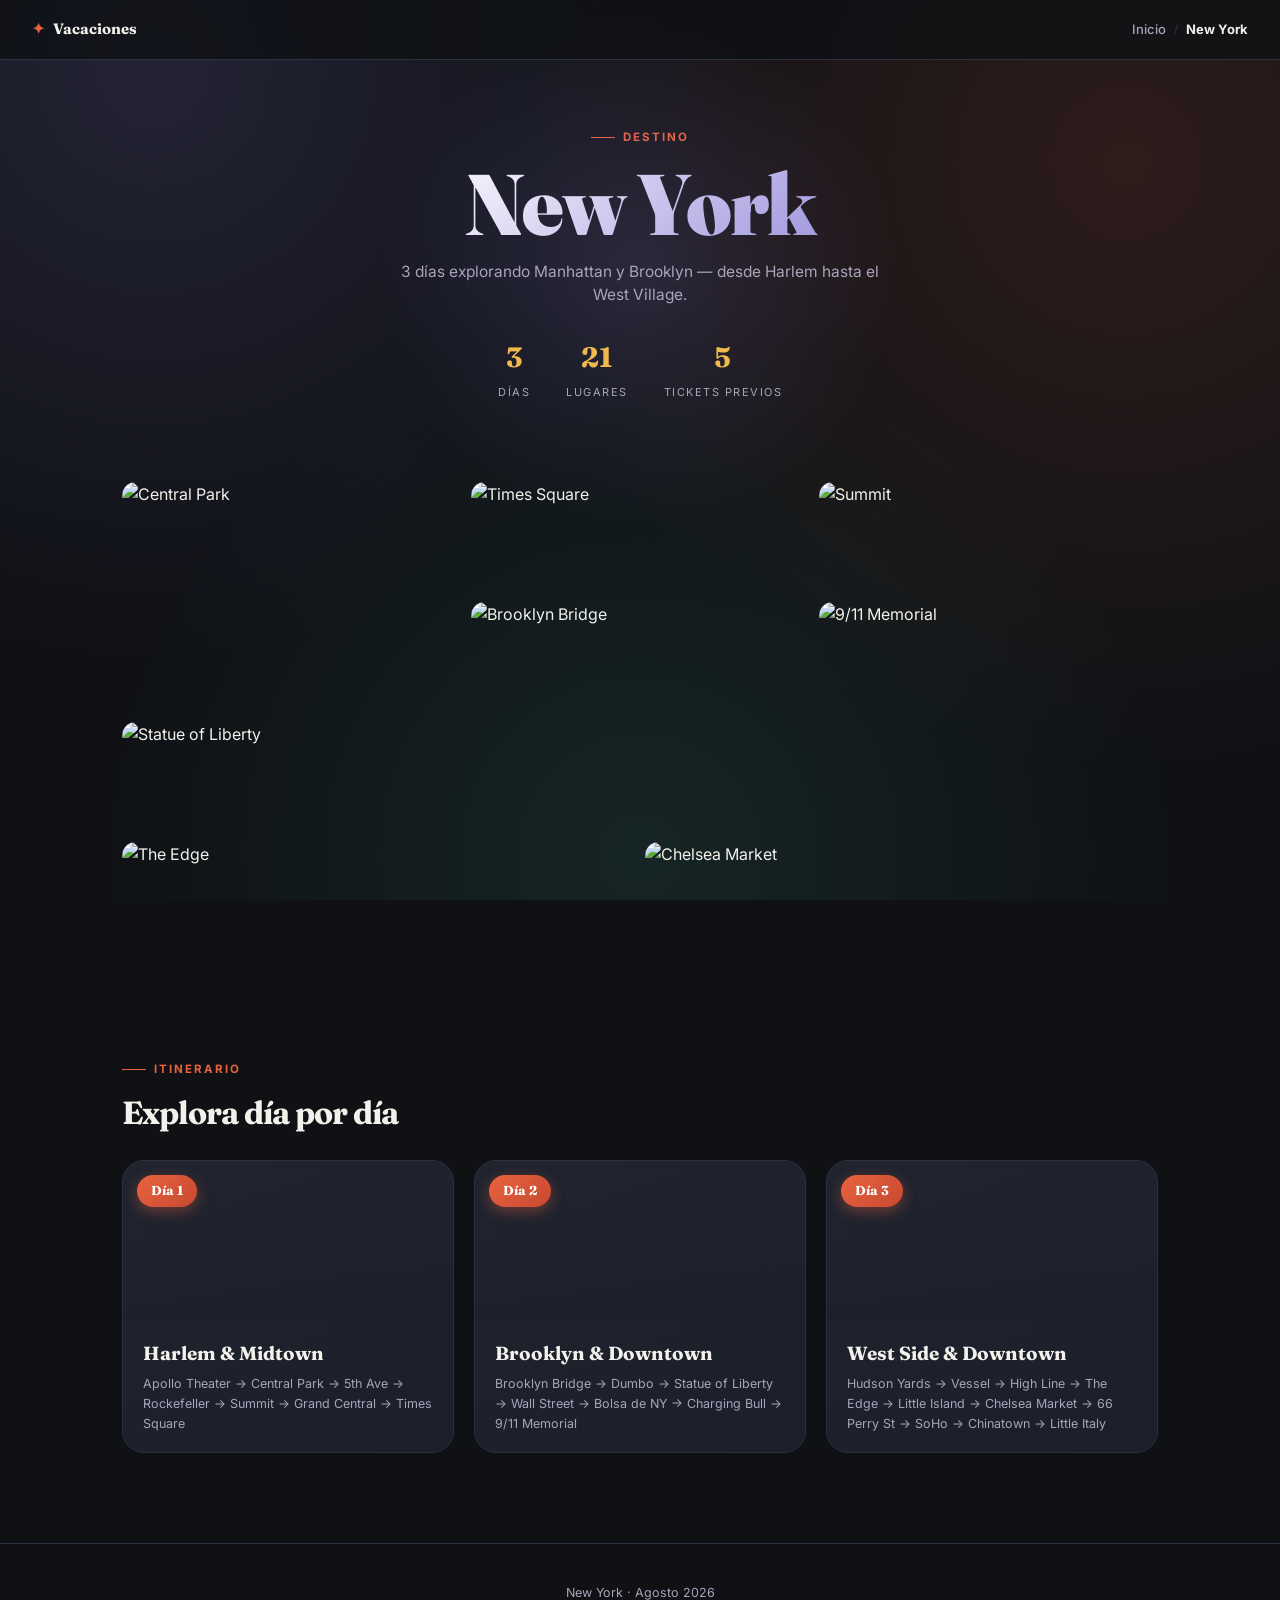
==== newyork/index.html @ d94e1eed "Add files via upload" ====
<!DOCTYPE html>
<html lang="es">
<head>
<meta charset="UTF-8">
<meta name="viewport" content="width=device-width, initial-scale=1.0">
<title>New York — Vacaciones</title>
<link rel="stylesheet" href="../style.css">
<style>
  .ny-hero{
    padding:60px 0 50px;
    text-align:center;
    position:relative;
  }
  .ny-hero::before{
    content:'';
    position:absolute;
    top:-10%; left:50%;
    transform:translateX(-50%);
    width:700px; height:500px;
    background:radial-gradient(circle, rgba(139,127,214,0.18), transparent 60%);
    pointer-events:none;
    z-index:0;
  }
  .ny-hero .title-xl{font-size:clamp(46px,8vw,86px); margin-bottom:14px; position:relative;
    background:linear-gradient(135deg, #fff 30%, var(--violet) 75%, #fff 100%);
    -webkit-background-clip:text; -webkit-text-fill-color:transparent; background-clip:text;
  }
  .ny-hero .sub{font-size:15.5px; color:var(--ink-soft); max-width:480px; margin:0 auto 30px; position:relative;}

  .ny-stats{
    display:flex; justify-content:center; gap:36px; flex-wrap:wrap; position:relative;
  }
  .ny-stat .n{font-family:'Fraunces',serif; font-weight:700; font-size:28px; display:block; color:var(--gold);}
  .ny-stat .l{font-size:11px; text-transform:uppercase; letter-spacing:1.5px; color:var(--ink-soft);}

  /* Masonry-ish gallery */
  .gallery{
    max-width:1100px;
    margin:0 auto;
    padding:30px 32px 70px;
    display:grid;
    grid-template-columns:repeat(6, 1fr);
    grid-auto-rows:110px;
    gap:10px;
  }
  .gallery img{
    width:100%; height:100%;
    object-fit:cover;
    border-radius:14px;
    display:block;
  }
  .gallery .g1{grid-column:span 2; grid-row:span 2;}
  .gallery .g2{grid-column:span 2; grid-row:span 1;}
  .gallery .g3{grid-column:span 2; grid-row:span 1;}
  .gallery .g4{grid-column:span 2; grid-row:span 2;}
  .gallery .g5{grid-column:span 2; grid-row:span 1;}
  .gallery .g6{grid-column:span 2; grid-row:span 1;}
  .gallery .g7{grid-column:span 3; grid-row:span 1;}
  .gallery .g8{grid-column:span 3; grid-row:span 1;}

  @media (max-width:760px){
    .gallery{grid-template-columns:repeat(2,1fr); grid-auto-rows:90px;}
    .gallery .g1,.gallery .g4{grid-column:span 2; grid-row:span 2;}
    .gallery .g2,.gallery .g3,.gallery .g5,.gallery .g6{grid-column:span 1;}
    .gallery .g7,.gallery .g8{grid-column:span 2;}
  }

  /* Days */
  .days-section{padding:30px 0 90px;}
  .days-grid{
    display:grid;
    grid-template-columns:repeat(auto-fit,minmax(300px,1fr));
    gap:20px;
  }
  .day-card{
    background:linear-gradient(160deg, var(--paper-soft), var(--paper));
    border:1px solid var(--line);
    border-radius:22px;
    overflow:hidden;
    text-decoration:none;
    display:block;
    transition:transform .2s, box-shadow .2s, border-color .2s;
  }
  .day-card:hover{transform:translateY(-4px); box-shadow:0 24px 50px rgba(0,0,0,0.4); border-color:rgba(232,98,63,0.3);}
  .day-card-img{height:160px; background-size:cover; background-position:center; position:relative;}
  .day-card-img::after{
    content:'';
    position:absolute; inset:0;
    background:linear-gradient(180deg, rgba(15,17,21,0) 50%, rgba(27,31,42,0.5) 100%);
  }
  .day-card-img .badge{
    position:absolute; top:14px; left:14px;
    background:linear-gradient(135deg, var(--accent), #c8492f);
    color:#fff;
    font-family:'Fraunces',serif;
    font-weight:700;
    font-size:13px;
    padding:6px 14px;
    border-radius:30px;
    z-index:2;
    box-shadow:0 4px 14px rgba(232,98,63,0.4);
  }
  .day-card-body{padding:18px 20px;}
  .day-card-body .ttl{font-family:'Fraunces',serif; font-weight:700; font-size:19px; color:var(--ink); margin-bottom:6px;}
  .day-card-body .stops-list{font-size:12.5px; color:var(--ink-soft); line-height:1.6;}
</style>
</head>
<body>

<header class="topbar">
  <a href="../index.html" class="brand-mark"><span class="star">✦</span> Vacaciones</a>
  <div class="crumbs">
    <a href="../index.html">Inicio</a>
    <span class="sep">/</span>
    <span class="current">New York</span>
  </div>
</header>

<section class="ny-hero">
  <div class="eyebrow">Destino</div>
  <h1 class="title-xl">New York</h1>
  <p class="sub">3 días explorando Manhattan y Brooklyn — desde Harlem hasta el West Village.</p>
  <div class="ny-stats">
    <div class="ny-stat"><span class="n">3</span><span class="l">Días</span></div>
    <div class="ny-stat"><span class="n">21</span><span class="l">Lugares</span></div>
    <div class="ny-stat"><span class="n">5</span><span class="l">Tickets previos</span></div>
  </div>
</section>

<div class="gallery">
  <img class="g1" src="https://images.unsplash.com/photo-1496442226666-8d4d0e62e6e9?w=600&q=80" alt="Central Park">
  <img class="g2" src="https://images.unsplash.com/photo-1535827841776-24afc1e255ac?w=600&q=80" alt="Times Square">
  <img class="g3" src="https://images.unsplash.com/photo-1518391846015-55a9cc003b25?w=600&q=80" alt="Summit">
  <img class="g4" src="https://images.unsplash.com/photo-1543716091-a840c05249ec?w=600&q=80" alt="Brooklyn Bridge">
  <img class="g5" src="https://images.unsplash.com/photo-1605130284535-11dd9eedc58a?w=600&q=80" alt="9/11 Memorial">
  <img class="g6" src="https://images.unsplash.com/photo-1605130284535-11dd9eedc58a?w=600&q=80" alt="Statue of Liberty">
  <img class="g7" src="https://images.unsplash.com/photo-1577415124269-fc1140a69e91?w=600&q=80" alt="The Edge">
  <img class="g8" src="https://images.unsplash.com/photo-1565123409695-7b5ef63a2efb?w=600&q=80" alt="Chelsea Market">
</div>

<section class="days-section">
  <div class="wrap">
    <div class="eyebrow">Itinerario</div>
    <h2 class="title-lg" style="font-size:32px; margin-bottom:30px;">Explora día por día</h2>

    <div class="days-grid">

      <a href="dia1.html" class="day-card">
        <div class="day-card-img" style="background-image:url('https://images.unsplash.com/photo-1496442226666-8d4d0e62e6e9?w=500&q=80')">
          <div class="badge">Día 1</div>
        </div>
        <div class="day-card-body">
          <div class="ttl">Harlem & Midtown</div>
          <div class="stops-list">Apollo Theater → Central Park → 5th Ave → Rockefeller → Summit → Grand Central → Times Square</div>
        </div>
      </a>

      <a href="dia2.html" class="day-card">
        <div class="day-card-img" style="background-image:url('https://images.unsplash.com/photo-1543716091-a840c05249ec?w=500&q=80')">
          <div class="badge">Día 2</div>
        </div>
        <div class="day-card-body">
          <div class="ttl">Brooklyn & Downtown</div>
          <div class="stops-list">Brooklyn Bridge → Dumbo → Statue of Liberty → Wall Street → Bolsa de NY → Charging Bull → 9/11 Memorial</div>
        </div>
      </a>

      <a href="dia3.html" class="day-card">
        <div class="day-card-img" style="background-image:url('https://images.unsplash.com/photo-1577415124269-fc1140a69e91?w=500&q=80')">
          <div class="badge">Día 3</div>
        </div>
        <div class="day-card-body">
          <div class="ttl">West Side & Downtown</div>
          <div class="stops-list">Hudson Yards → Vessel → High Line → The Edge → Little Island → Chelsea Market → 66 Perry St → SoHo → Chinatown → Little Italy</div>
        </div>
      </a>

    </div>
  </div>
</section>

<footer class="site-footer">New York · Agosto 2026</footer>

</body>
</html>
---- style.css ----
@import url('https://fonts.googleapis.com/css2?family=Fraunces:opsz,wght@9..144,500;9..144,700;9..144,900&family=Inter:wght@400;500;600;700&display=swap');

*,*::before,*::after{box-sizing:border-box;margin:0;padding:0;}

:root{
  --bg:#0f1115;
  --bg-soft:#161922;
  --paper:#1b1f2a;
  --paper-soft:#20242f;
  --ink:#f3f1ec;
  --ink-soft:#a8a4ba;
  --line:#2c3040;
  --accent:#e8623f;
  --accent-soft:rgba(232,98,63,0.14);
  --teal:#4fd1ae;
  --gold:#f0b94d;
  --violet:#8b7fd6;
  --radius:18px;
}

html{scroll-behavior:smooth;}
body{
  background:
    radial-gradient(circle at 12% 8%, rgba(139,127,214,0.16), transparent 42%),
    radial-gradient(circle at 88% 18%, rgba(232,98,63,0.14), transparent 45%),
    radial-gradient(circle at 50% 95%, rgba(79,209,174,0.10), transparent 50%),
    var(--bg);
  background-attachment:fixed;
  color:var(--ink);
  font-family:'Inter',sans-serif;
  line-height:1.5;
}

a{color:inherit;}

/* ============ TOP NAV (breadcrumb style) ============ */
.topbar{
  position:sticky;
  top:0;
  z-index:200;
  background:rgba(15,17,21,0.78);
  backdrop-filter:blur(14px);
  border-bottom:1px solid var(--line);
  padding:0 32px;
  height:60px;
  display:flex;
  align-items:center;
  justify-content:space-between;
}

.crumbs{
  display:flex;
  align-items:center;
  gap:8px;
  font-size:13px;
  font-weight:500;
  color:var(--ink-soft);
}

.crumbs a{text-decoration:none; transition:color .15s;}
.crumbs a:hover{color:var(--accent);}
.crumbs .sep{color:var(--line); font-size:11px;}
.crumbs .current{color:var(--ink); font-weight:700;}

.brand-mark{
  display:flex;
  align-items:center;
  gap:8px;
  font-family:'Fraunces',serif;
  font-weight:700;
  font-size:15px;
  text-decoration:none;
  color:var(--ink);
}
.brand-mark .star{color:var(--accent);}

.day-pills{
  display:flex;
  gap:6px;
}
.day-pills a{
  text-decoration:none;
  font-size:12.5px;
  font-weight:600;
  padding:7px 14px;
  border-radius:20px;
  color:var(--ink-soft);
  border:1px solid var(--line);
  transition:all .15s;
  white-space:nowrap;
}
.day-pills a:hover{border-color:var(--accent); color:var(--accent);}
.day-pills a.active{background:linear-gradient(135deg, var(--accent), #c8492f); color:#fff; border-color:transparent; box-shadow:0 4px 14px rgba(232,98,63,0.35);}

@media (max-width:760px){
  .topbar{padding:0 16px; flex-wrap:wrap; height:auto; padding-top:10px; padding-bottom:10px; gap:8px;}
  .day-pills{overflow-x:auto;}
}

/* ============ SECTIONS GENERIC ============ */
.wrap{max-width:1100px; margin:0 auto; padding:0 32px;}
@media (max-width:600px){.wrap{padding:0 18px;}}

.eyebrow{
  display:inline-flex;
  align-items:center;
  gap:8px;
  font-size:11.5px;
  letter-spacing:2px;
  text-transform:uppercase;
  color:var(--accent);
  font-weight:700;
  margin-bottom:18px;
}
.eyebrow::before{content:''; width:24px; height:1px; background:var(--accent);}

.title-xl{
  font-family:'Fraunces',serif;
  font-weight:900;
  letter-spacing:-2px;
  line-height:0.95;
  color:var(--ink);
}

.title-lg{
  font-family:'Fraunces',serif;
  font-weight:700;
  letter-spacing:-1px;
  line-height:1.05;
  color:var(--ink);
}

/* ============ MAP CARD ============ */
.map-section{
  padding:50px 0 70px;
}
.map-card{
  background:linear-gradient(160deg, var(--paper-soft), var(--paper));
  border:1px solid var(--line);
  border-radius:24px;
  padding:20px;
  box-shadow:0 24px 60px rgba(0,0,0,0.35), inset 0 1px 0 rgba(255,255,255,0.03);
}
.map-card svg{display:block; width:100%; height:auto; border-radius:14px;}

.map-route-list{
  margin-top:20px;
  display:flex;
  flex-wrap:wrap;
  gap:10px;
}
.route-chip{
  display:flex;
  align-items:center;
  gap:8px;
  background:var(--paper-soft);
  border:1px solid var(--line);
  border-radius:30px;
  padding:6px 14px 6px 6px;
  font-size:12.5px;
  font-weight:600;
  color:var(--ink-soft);
  text-decoration:none;
  transition:border-color .15s, color .15s, transform .15s;
}
.route-chip:hover{border-color:var(--accent); color:var(--ink); transform:translateY(-1px);}
.route-num{
  width:22px;height:22px;
  border-radius:50%;
  background:var(--accent);
  color:#fff;
  font-size:11px;
  font-weight:700;
  display:flex;
  align-items:center;
  justify-content:center;
  flex-shrink:0;
}

/* ============ STOP DETAIL CARDS ============ */
.stops-section{padding:20px 0 80px;}

.stop-detail{
  display:grid;
  grid-template-columns:280px 1fr;
  gap:0;
  background:linear-gradient(160deg, var(--paper-soft), var(--paper));
  border:1px solid var(--line);
  border-radius:20px;
  overflow:hidden;
  margin-bottom:20px;
  transition:border-color .2s, box-shadow .2s;
}
.stop-detail:hover{border-color:rgba(232,98,63,0.35); box-shadow:0 20px 50px rgba(0,0,0,0.3);}

.stop-detail-img{
  background-size:cover;
  background-position:center;
  min-height:220px;
  position:relative;
}

.stop-detail-num{
  position:absolute;
  top:14px; left:14px;
  width:34px;height:34px;
  border-radius:50%;
  background:var(--accent);
  color:#fff;
  font-family:'Fraunces',serif;
  font-weight:700;
  font-size:15px;
  display:flex;
  align-items:center;
  justify-content:center;
  box-shadow:0 4px 10px rgba(0,0,0,0.25);
}

.stop-detail-body{
  padding:26px 30px;
  display:flex;
  flex-direction:column;
  justify-content:center;
}

.stop-detail-time{
  font-size:11.5px;
  font-weight:700;
  letter-spacing:1.5px;
  text-transform:uppercase;
  color:var(--teal);
  margin-bottom:8px;
}

.stop-detail-name{
  font-family:'Fraunces',serif;
  font-weight:700;
  font-size:24px;
  color:var(--ink);
  margin-bottom:10px;
}

.stop-detail-desc{
  font-size:14.5px;
  color:var(--ink-soft);
  line-height:1.7;
  margin-bottom:14px;
}

.ticket-box{
  display:flex;
  align-items:center;
  gap:12px;
  background:var(--accent-soft);
  border:1px solid rgba(232,98,63,0.25);
  border-radius:12px;
  padding:12px 16px;
  margin-top:6px;
}
.ticket-box.free{background:rgba(79,209,174,0.1); border-color:rgba(79,209,174,0.25);}
.ticket-box .ico{font-size:18px; flex-shrink:0;}
.ticket-box .txt{font-size:12.5px; color:var(--ink); line-height:1.5;}
.ticket-box .txt strong{display:block; font-size:13px; margin-bottom:2px; color:var(--ink);}
.ticket-box a{color:var(--accent); font-weight:700; text-decoration:none;}
.ticket-box.free a{color:var(--teal);}
.ticket-box a:hover{text-decoration:underline;}

@media (max-width:760px){
  .stop-detail{grid-template-columns:1fr;}
  .stop-detail-img{min-height:180px;}
}

/* ============ FOOTER NAV (prev/next day) ============ */
.day-nav-footer{
  display:flex;
  justify-content:space-between;
  gap:16px;
  padding:40px 0 80px;
  flex-wrap:wrap;
}
.day-nav-btn{
  flex:1;
  min-width:220px;
  background:linear-gradient(160deg, var(--paper-soft), var(--paper));
  border:1px solid var(--line);
  border-radius:16px;
  padding:20px 24px;
  text-decoration:none;
  transition:border-color .15s, transform .15s;
}
.day-nav-btn:hover{border-color:var(--accent); transform:translateY(-2px);}
.day-nav-btn .lbl{font-size:11px; text-transform:uppercase; letter-spacing:1.5px; color:var(--ink-soft); margin-bottom:4px;}
.day-nav-btn .ttl{font-family:'Fraunces',serif; font-weight:700; font-size:18px; color:var(--ink);}
.day-nav-btn.next{text-align:right;}

footer.site-footer{
  text-align:center;
  padding:40px 24px;
  color:var(--ink-soft);
  font-size:12.5px;
  border-top:1px solid var(--line);
}
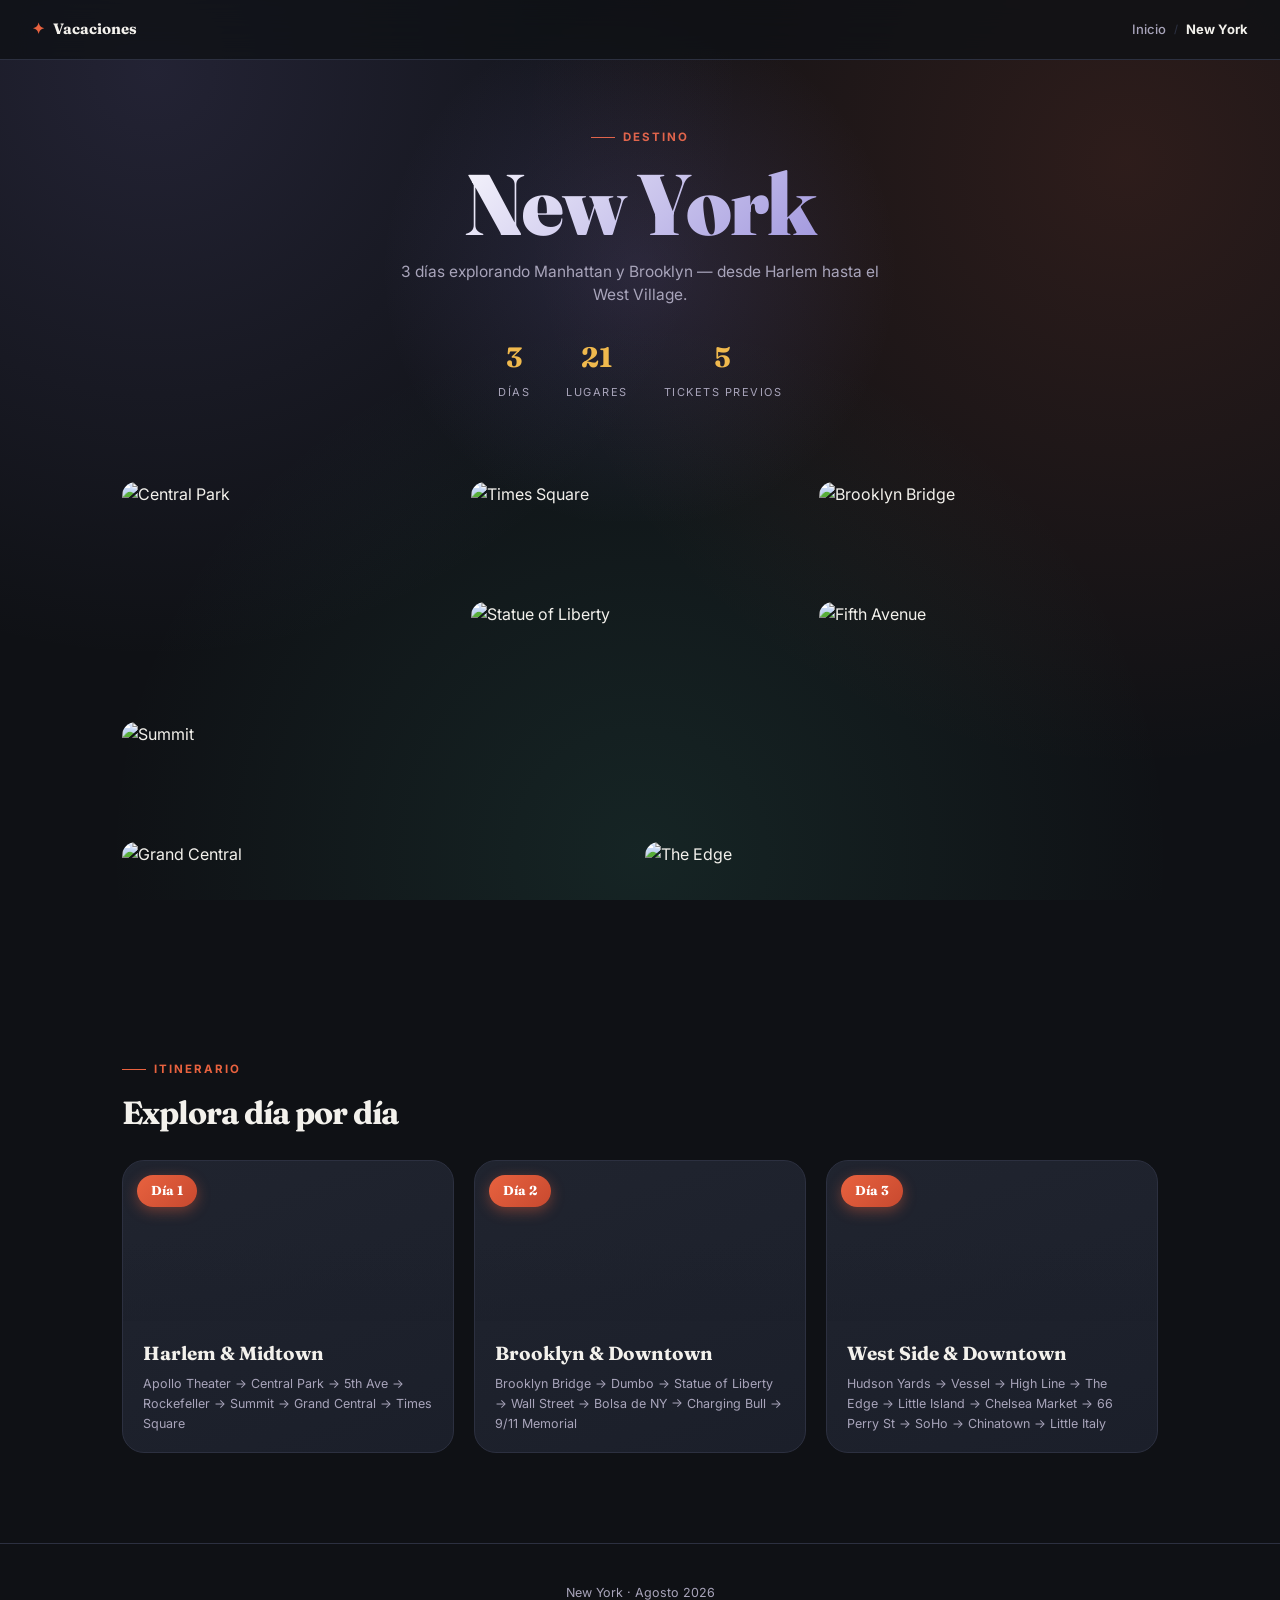
==== commit bef5eb75: "Add files via upload" ====
--- a/newyork/index.html
+++ b/newyork/index.html
@@ -4,7 +4,312 @@
 <meta charset="UTF-8">
 <meta name="viewport" content="width=device-width, initial-scale=1.0">
 <title>New York — Vacaciones</title>
-<link rel="stylesheet" href="../style.css">
+<link href="https://fonts.googleapis.com/css2?family=Fraunces:opsz,wght@9..144,700;9..144,900&family=Inter:wght@400;500;600;700&display=swap" rel="stylesheet">
+<style>
+@import url('https://fonts.googleapis.com/css2?family=Fraunces:opsz,wght@9..144,500;9..144,700;9..144,900&family=Inter:wght@400;500;600;700&display=swap');
+
+*,*::before,*::after{box-sizing:border-box;margin:0;padding:0;}
+
+:root{
+  --bg:#0f1115;
+  --bg-soft:#161922;
+  --paper:#1b1f2a;
+  --paper-soft:#20242f;
+  --ink:#f3f1ec;
+  --ink-soft:#a8a4ba;
+  --line:#2c3040;
+  --accent:#e8623f;
+  --accent-soft:rgba(232,98,63,0.14);
+  --teal:#4fd1ae;
+  --gold:#f0b94d;
+  --violet:#8b7fd6;
+  --radius:18px;
+}
+
+html{scroll-behavior:smooth;}
+body{
+  background:
+    radial-gradient(circle at 12% 8%, rgba(139,127,214,0.16), transparent 42%),
+    radial-gradient(circle at 88% 18%, rgba(232,98,63,0.14), transparent 45%),
+    radial-gradient(circle at 50% 95%, rgba(79,209,174,0.10), transparent 50%),
+    var(--bg);
+  background-attachment:fixed;
+  color:var(--ink);
+  font-family:'Inter',sans-serif;
+  line-height:1.5;
+}
+
+a{color:inherit;}
+
+/* ============ TOP NAV (breadcrumb style) ============ */
+.topbar{
+  position:sticky;
+  top:0;
+  z-index:200;
+  background:rgba(15,17,21,0.78);
+  backdrop-filter:blur(14px);
+  border-bottom:1px solid var(--line);
+  padding:0 32px;
+  height:60px;
+  display:flex;
+  align-items:center;
+  justify-content:space-between;
+}
+
+.crumbs{
+  display:flex;
+  align-items:center;
+  gap:8px;
+  font-size:13px;
+  font-weight:500;
+  color:var(--ink-soft);
+}
+
+.crumbs a{text-decoration:none; transition:color .15s;}
+.crumbs a:hover{color:var(--accent);}
+.crumbs .sep{color:var(--line); font-size:11px;}
+.crumbs .current{color:var(--ink); font-weight:700;}
+
+.brand-mark{
+  display:flex;
+  align-items:center;
+  gap:8px;
+  font-family:'Fraunces',serif;
+  font-weight:700;
+  font-size:15px;
+  text-decoration:none;
+  color:var(--ink);
+}
+.brand-mark .star{color:var(--accent);}
+
+.day-pills{
+  display:flex;
+  gap:6px;
+}
+.day-pills a{
+  text-decoration:none;
+  font-size:12.5px;
+  font-weight:600;
+  padding:7px 14px;
+  border-radius:20px;
+  color:var(--ink-soft);
+  border:1px solid var(--line);
+  transition:all .15s;
+  white-space:nowrap;
+}
+.day-pills a:hover{border-color:var(--accent); color:var(--accent);}
+.day-pills a.active{background:linear-gradient(135deg, var(--accent), #c8492f); color:#fff; border-color:transparent; box-shadow:0 4px 14px rgba(232,98,63,0.35);}
+
+@media (max-width:760px){
+  .topbar{padding:0 16px; flex-wrap:wrap; height:auto; padding-top:10px; padding-bottom:10px; gap:8px;}
+  .day-pills{overflow-x:auto;}
+}
+
+/* ============ SECTIONS GENERIC ============ */
+.wrap{max-width:1100px; margin:0 auto; padding:0 32px;}
+@media (max-width:600px){.wrap{padding:0 18px;}}
+
+.eyebrow{
+  display:inline-flex;
+  align-items:center;
+  gap:8px;
+  font-size:11.5px;
+  letter-spacing:2px;
+  text-transform:uppercase;
+  color:var(--accent);
+  font-weight:700;
+  margin-bottom:18px;
+}
+.eyebrow::before{content:''; width:24px; height:1px; background:var(--accent);}
+
+.title-xl{
+  font-family:'Fraunces',serif;
+  font-weight:900;
+  letter-spacing:-2px;
+  line-height:0.95;
+  color:var(--ink);
+}
+
+.title-lg{
+  font-family:'Fraunces',serif;
+  font-weight:700;
+  letter-spacing:-1px;
+  line-height:1.05;
+  color:var(--ink);
+}
+
+/* ============ MAP CARD ============ */
+.map-section{
+  padding:50px 0 70px;
+}
+.map-card{
+  background:linear-gradient(160deg, var(--paper-soft), var(--paper));
+  border:1px solid var(--line);
+  border-radius:24px;
+  padding:20px;
+  box-shadow:0 24px 60px rgba(0,0,0,0.35), inset 0 1px 0 rgba(255,255,255,0.03);
+}
+.map-card svg{display:block; width:100%; height:auto; border-radius:14px;}
+
+.map-route-list{
+  margin-top:20px;
+  display:flex;
+  flex-wrap:wrap;
+  gap:10px;
+}
+.route-chip{
+  display:flex;
+  align-items:center;
+  gap:8px;
+  background:var(--paper-soft);
+  border:1px solid var(--line);
+  border-radius:30px;
+  padding:6px 14px 6px 6px;
+  font-size:12.5px;
+  font-weight:600;
+  color:var(--ink-soft);
+  text-decoration:none;
+  transition:border-color .15s, color .15s, transform .15s;
+}
+.route-chip:hover{border-color:var(--accent); color:var(--ink); transform:translateY(-1px);}
+.route-num{
+  width:22px;height:22px;
+  border-radius:50%;
+  background:var(--accent);
+  color:#fff;
+  font-size:11px;
+  font-weight:700;
+  display:flex;
+  align-items:center;
+  justify-content:center;
+  flex-shrink:0;
+}
+
+/* ============ STOP DETAIL CARDS ============ */
+.stops-section{padding:20px 0 80px;}
+
+.stop-detail{
+  display:grid;
+  grid-template-columns:280px 1fr;
+  gap:0;
+  background:linear-gradient(160deg, var(--paper-soft), var(--paper));
+  border:1px solid var(--line);
+  border-radius:20px;
+  overflow:hidden;
+  margin-bottom:20px;
+  transition:border-color .2s, box-shadow .2s;
+}
+.stop-detail:hover{border-color:rgba(232,98,63,0.35); box-shadow:0 20px 50px rgba(0,0,0,0.3);}
+
+.stop-detail-img{
+  background-size:cover;
+  background-position:center;
+  min-height:220px;
+  position:relative;
+}
+
+.stop-detail-num{
+  position:absolute;
+  top:14px; left:14px;
+  width:34px;height:34px;
+  border-radius:50%;
+  background:var(--accent);
+  color:#fff;
+  font-family:'Fraunces',serif;
+  font-weight:700;
+  font-size:15px;
+  display:flex;
+  align-items:center;
+  justify-content:center;
+  box-shadow:0 4px 10px rgba(0,0,0,0.25);
+}
+
+.stop-detail-body{
+  padding:26px 30px;
+  display:flex;
+  flex-direction:column;
+  justify-content:center;
+}
+
+.stop-detail-time{
+  font-size:11.5px;
+  font-weight:700;
+  letter-spacing:1.5px;
+  text-transform:uppercase;
+  color:var(--teal);
+  margin-bottom:8px;
+}
+
+.stop-detail-name{
+  font-family:'Fraunces',serif;
+  font-weight:700;
+  font-size:24px;
+  color:var(--ink);
+  margin-bottom:10px;
+}
+
+.stop-detail-desc{
+  font-size:14.5px;
+  color:var(--ink-soft);
+  line-height:1.7;
+  margin-bottom:14px;
+}
+
+.ticket-box{
+  display:flex;
+  align-items:center;
+  gap:12px;
+  background:var(--accent-soft);
+  border:1px solid rgba(232,98,63,0.25);
+  border-radius:12px;
+  padding:12px 16px;
+  margin-top:6px;
+}
+.ticket-box.free{background:rgba(79,209,174,0.1); border-color:rgba(79,209,174,0.25);}
+.ticket-box .ico{font-size:18px; flex-shrink:0;}
+.ticket-box .txt{font-size:12.5px; color:var(--ink); line-height:1.5;}
+.ticket-box .txt strong{display:block; font-size:13px; margin-bottom:2px; color:var(--ink);}
+.ticket-box a{color:var(--accent); font-weight:700; text-decoration:none;}
+.ticket-box.free a{color:var(--teal);}
+.ticket-box a:hover{text-decoration:underline;}
+
+@media (max-width:760px){
+  .stop-detail{grid-template-columns:1fr;}
+  .stop-detail-img{min-height:180px;}
+}
+
+/* ============ FOOTER NAV (prev/next day) ============ */
+.day-nav-footer{
+  display:flex;
+  justify-content:space-between;
+  gap:16px;
+  padding:40px 0 80px;
+  flex-wrap:wrap;
+}
+.day-nav-btn{
+  flex:1;
+  min-width:220px;
+  background:linear-gradient(160deg, var(--paper-soft), var(--paper));
+  border:1px solid var(--line);
+  border-radius:16px;
+  padding:20px 24px;
+  text-decoration:none;
+  transition:border-color .15s, transform .15s;
+}
+.day-nav-btn:hover{border-color:var(--accent); transform:translateY(-2px);}
+.day-nav-btn .lbl{font-size:11px; text-transform:uppercase; letter-spacing:1.5px; color:var(--ink-soft); margin-bottom:4px;}
+.day-nav-btn .ttl{font-family:'Fraunces',serif; font-weight:700; font-size:18px; color:var(--ink);}
+.day-nav-btn.next{text-align:right;}
+
+footer.site-footer{
+  text-align:center;
+  padding:40px 24px;
+  color:var(--ink-soft);
+  font-size:12.5px;
+  border-top:1px solid var(--line);
+}
+
+</style>
 <style>
   .ny-hero{
     padding:60px 0 50px;
@@ -128,14 +433,14 @@
 </section>
 
 <div class="gallery">
-  <img class="g1" src="https://images.unsplash.com/photo-1496442226666-8d4d0e62e6e9?w=600&q=80" alt="Central Park">
+  <img class="g1" src="https://images.unsplash.com/photo-1534430480872-3498386e7856?w=600&q=80" alt="Central Park">
   <img class="g2" src="https://images.unsplash.com/photo-1535827841776-24afc1e255ac?w=600&q=80" alt="Times Square">
-  <img class="g3" src="https://images.unsplash.com/photo-1518391846015-55a9cc003b25?w=600&q=80" alt="Summit">
-  <img class="g4" src="https://images.unsplash.com/photo-1543716091-a840c05249ec?w=600&q=80" alt="Brooklyn Bridge">
-  <img class="g5" src="https://images.unsplash.com/photo-1605130284535-11dd9eedc58a?w=600&q=80" alt="9/11 Memorial">
-  <img class="g6" src="https://images.unsplash.com/photo-1605130284535-11dd9eedc58a?w=600&q=80" alt="Statue of Liberty">
-  <img class="g7" src="https://images.unsplash.com/photo-1577415124269-fc1140a69e91?w=600&q=80" alt="The Edge">
-  <img class="g8" src="https://images.unsplash.com/photo-1565123409695-7b5ef63a2efb?w=600&q=80" alt="Chelsea Market">
+  <img class="g3" src="https://images.unsplash.com/photo-1543716091-a840c05249ec?w=600&q=80" alt="Brooklyn Bridge">
+  <img class="g4" src="https://images.unsplash.com/photo-1605130284535-11dd9eedc58a?w=600&q=80" alt="Statue of Liberty">
+  <img class="g5" src="https://images.unsplash.com/photo-1499092346589-b9b6be3e94b2?w=600&q=80" alt="Fifth Avenue">
+  <img class="g6" src="https://images.unsplash.com/photo-1582982068-3405f28b4c4b?w=600&q=80" alt="Summit">
+  <img class="g7" src="https://images.unsplash.com/photo-1568702846914-96b305d2aaeb?w=600&q=80" alt="Grand Central">
+  <img class="g8" src="https://images.unsplash.com/photo-1577415124269-fc1140a69e91?w=600&q=80" alt="The Edge">
 </div>
 
 <section class="days-section">
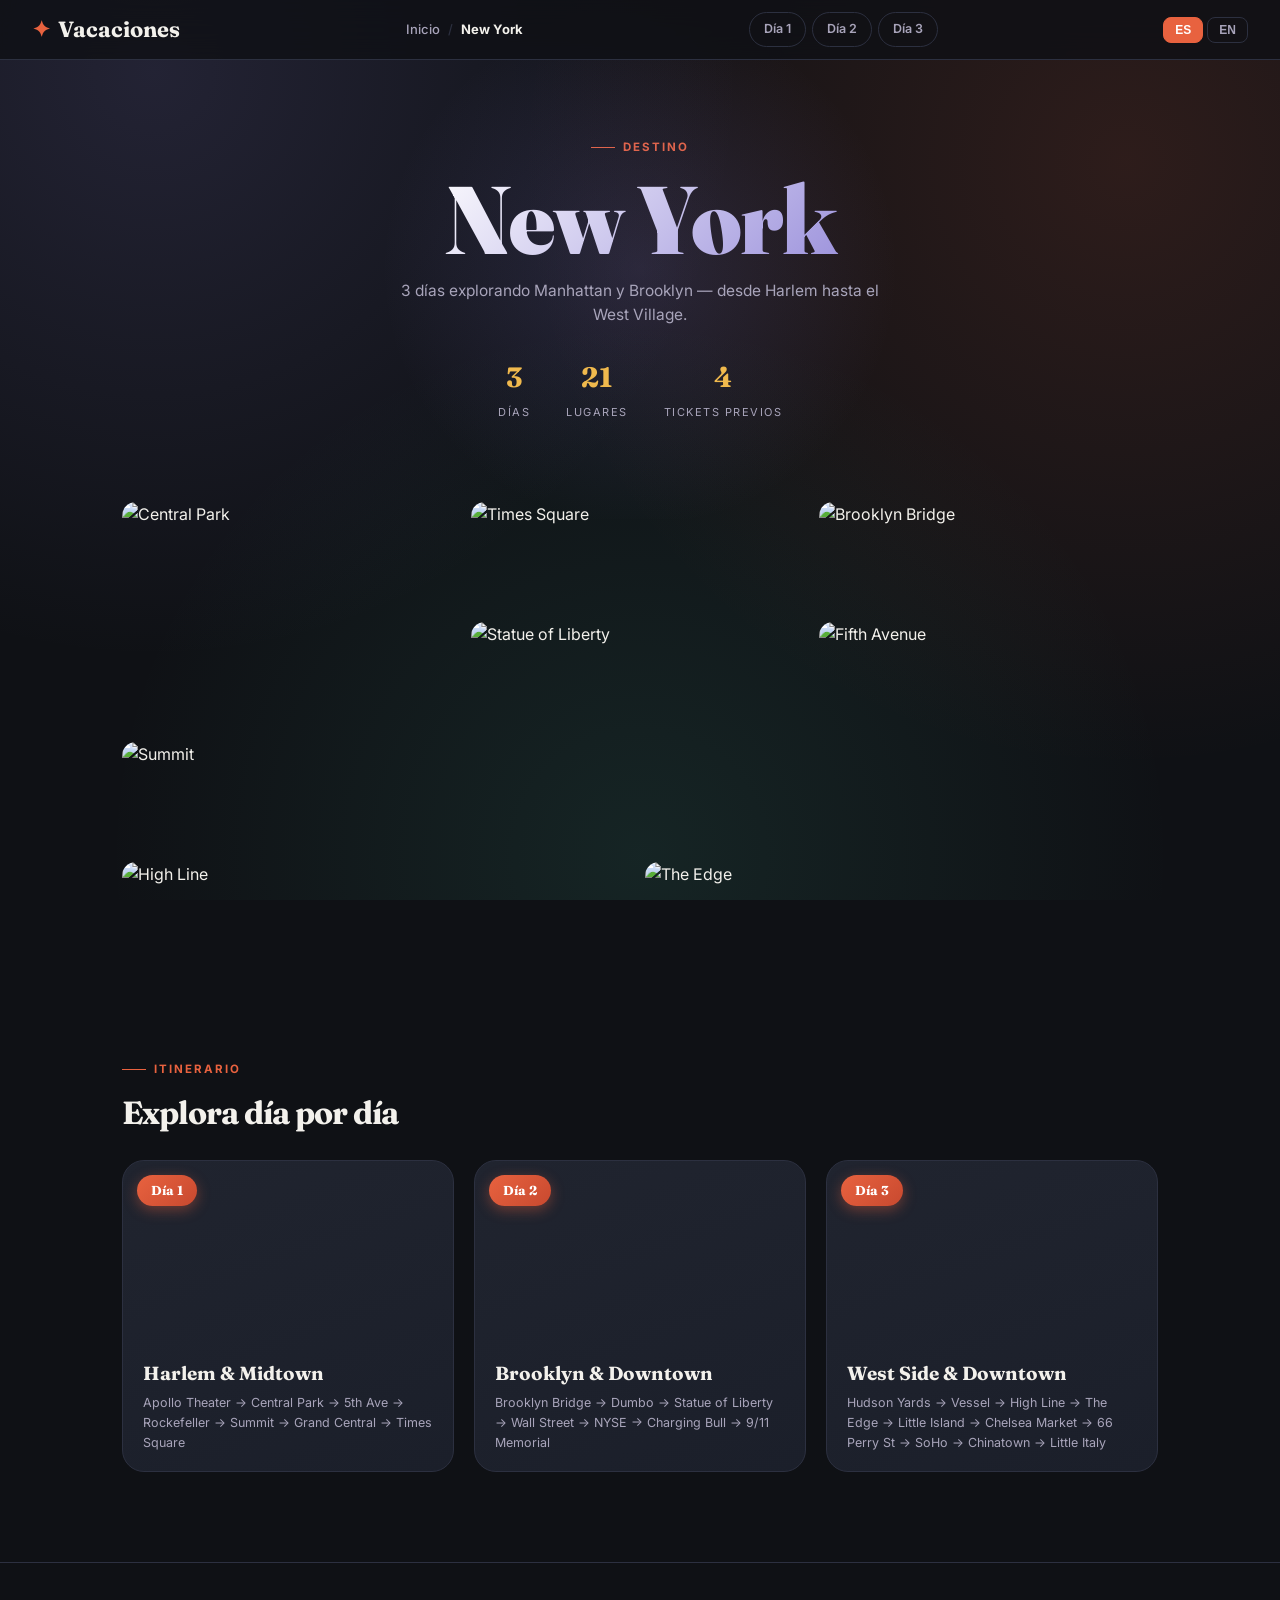
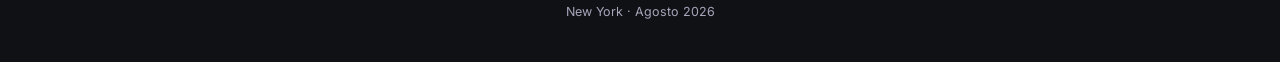
==== commit 86f7b790: "Add files via upload" ====
--- a/newyork/index.html
+++ b/newyork/index.html
@@ -6,408 +6,176 @@
 <title>New York — Vacaciones</title>
 <link href="https://fonts.googleapis.com/css2?family=Fraunces:opsz,wght@9..144,700;9..144,900&family=Inter:wght@400;500;600;700&display=swap" rel="stylesheet">
 <style>
-@import url('https://fonts.googleapis.com/css2?family=Fraunces:opsz,wght@9..144,500;9..144,700;9..144,900&family=Inter:wght@400;500;600;700&display=swap');
-
 *,*::before,*::after{box-sizing:border-box;margin:0;padding:0;}
-
 :root{
-  --bg:#0f1115;
-  --bg-soft:#161922;
-  --paper:#1b1f2a;
-  --paper-soft:#20242f;
-  --ink:#f3f1ec;
-  --ink-soft:#a8a4ba;
-  --line:#2c3040;
-  --accent:#e8623f;
-  --accent-soft:rgba(232,98,63,0.14);
-  --teal:#4fd1ae;
-  --gold:#f0b94d;
-  --violet:#8b7fd6;
-  --radius:18px;
-}
-
+  --bg:#0f1115;--paper:#1b1f2a;--paper-soft:#20242f;
+  --ink:#f3f1ec;--ink-soft:#a8a4ba;--line:#2c3040;
+  --accent:#e8623f;--accent-soft:rgba(232,98,63,0.14);
+  --teal:#4fd1ae;--gold:#f0b94d;--violet:#8b7fd6;
+}
 html{scroll-behavior:smooth;}
 body{
-  background:
-    radial-gradient(circle at 12% 8%, rgba(139,127,214,0.16), transparent 42%),
-    radial-gradient(circle at 88% 18%, rgba(232,98,63,0.14), transparent 45%),
-    radial-gradient(circle at 50% 95%, rgba(79,209,174,0.10), transparent 50%),
+  background:radial-gradient(circle at 12% 8%,rgba(139,127,214,.16),transparent 42%),
+    radial-gradient(circle at 88% 18%,rgba(232,98,63,.14),transparent 45%),
+    radial-gradient(circle at 50% 95%,rgba(79,209,174,.10),transparent 50%),
     var(--bg);
   background-attachment:fixed;
-  color:var(--ink);
-  font-family:'Inter',sans-serif;
-  line-height:1.5;
-}
-
+  color:var(--ink);font-family:'Inter',sans-serif;line-height:1.5;
+}
 a{color:inherit;}
-
-/* ============ TOP NAV (breadcrumb style) ============ */
 .topbar{
-  position:sticky;
-  top:0;
-  z-index:200;
-  background:rgba(15,17,21,0.78);
-  backdrop-filter:blur(14px);
+  position:sticky;top:0;z-index:200;
+  background:rgba(15,17,21,.82);backdrop-filter:blur(14px);
   border-bottom:1px solid var(--line);
-  padding:0 32px;
-  height:60px;
-  display:flex;
-  align-items:center;
-  justify-content:space-between;
-}
-
-.crumbs{
-  display:flex;
-  align-items:center;
-  gap:8px;
-  font-size:13px;
-  font-weight:500;
-  color:var(--ink-soft);
-}
-
-.crumbs a{text-decoration:none; transition:color .15s;}
+  padding:0 32px;height:60px;
+  display:flex;align-items:center;justify-content:space-between;gap:12px;
+  flex-wrap:wrap;
+}
+.brand-mark{
+  display:flex;align-items:center;gap:8px;
+  font-family:'Fraunces',serif;font-weight:700;font-size:22px;
+  text-decoration:none;color:var(--ink);
+}
+.brand-mark .star{color:var(--accent);}
+.crumbs{display:flex;align-items:center;gap:8px;font-size:13px;font-weight:500;color:var(--ink-soft);}
+.crumbs a{text-decoration:none;transition:color .15s;}
 .crumbs a:hover{color:var(--accent);}
-.crumbs .sep{color:var(--line); font-size:11px;}
-.crumbs .current{color:var(--ink); font-weight:700;}
-
-.brand-mark{
-  display:flex;
-  align-items:center;
-  gap:8px;
-  font-family:'Fraunces',serif;
-  font-weight:700;
-  font-size:15px;
-  text-decoration:none;
-  color:var(--ink);
-}
-.brand-mark .star{color:var(--accent);}
-
-.day-pills{
-  display:flex;
-  gap:6px;
-}
+.crumbs .sep{color:var(--line);}
+.crumbs .current{color:var(--ink);font-weight:700;}
+.day-pills{display:flex;gap:6px;flex-shrink:0;}
 .day-pills a{
-  text-decoration:none;
-  font-size:12.5px;
-  font-weight:600;
-  padding:7px 14px;
-  border-radius:20px;
-  color:var(--ink-soft);
-  border:1px solid var(--line);
-  transition:all .15s;
-  white-space:nowrap;
-}
-.day-pills a:hover{border-color:var(--accent); color:var(--accent);}
-.day-pills a.active{background:linear-gradient(135deg, var(--accent), #c8492f); color:#fff; border-color:transparent; box-shadow:0 4px 14px rgba(232,98,63,0.35);}
-
-@media (max-width:760px){
-  .topbar{padding:0 16px; flex-wrap:wrap; height:auto; padding-top:10px; padding-bottom:10px; gap:8px;}
-  .day-pills{overflow-x:auto;}
-}
-
-/* ============ SECTIONS GENERIC ============ */
-.wrap{max-width:1100px; margin:0 auto; padding:0 32px;}
-@media (max-width:600px){.wrap{padding:0 18px;}}
-
+  text-decoration:none;font-size:12.5px;font-weight:600;
+  padding:7px 14px;border-radius:20px;
+  color:var(--ink-soft);border:1px solid var(--line);transition:all .15s;white-space:nowrap;
+}
+.day-pills a:hover{border-color:var(--accent);color:var(--accent);}
+.day-pills a.active{background:linear-gradient(135deg,var(--accent),#c8492f);color:#fff;border-color:transparent;box-shadow:0 4px 14px rgba(232,98,63,.35);}
+
+/* LANG TOGGLE */
+.lang-btn{
+  display:flex;gap:4px;flex-shrink:0;
+}
+.lang-btn button{
+  background:none;border:1px solid var(--line);color:var(--ink-soft);
+  padding:5px 11px;border-radius:8px;font-size:12px;font-weight:600;cursor:pointer;transition:all .15s;
+}
+.lang-btn button.active{background:var(--accent);color:#fff;border-color:var(--accent);}
+[lang-content]{transition:opacity .2s;}
+
+.wrap{max-width:1100px;margin:0 auto;padding:0 32px;}
 .eyebrow{
-  display:inline-flex;
-  align-items:center;
-  gap:8px;
-  font-size:11.5px;
-  letter-spacing:2px;
-  text-transform:uppercase;
-  color:var(--accent);
-  font-weight:700;
-  margin-bottom:18px;
-}
-.eyebrow::before{content:''; width:24px; height:1px; background:var(--accent);}
-
-.title-xl{
-  font-family:'Fraunces',serif;
-  font-weight:900;
-  letter-spacing:-2px;
-  line-height:0.95;
-  color:var(--ink);
-}
-
-.title-lg{
-  font-family:'Fraunces',serif;
-  font-weight:700;
-  letter-spacing:-1px;
-  line-height:1.05;
-  color:var(--ink);
-}
-
-/* ============ MAP CARD ============ */
-.map-section{
-  padding:50px 0 70px;
-}
-.map-card{
-  background:linear-gradient(160deg, var(--paper-soft), var(--paper));
-  border:1px solid var(--line);
-  border-radius:24px;
-  padding:20px;
-  box-shadow:0 24px 60px rgba(0,0,0,0.35), inset 0 1px 0 rgba(255,255,255,0.03);
-}
-.map-card svg{display:block; width:100%; height:auto; border-radius:14px;}
-
-.map-route-list{
-  margin-top:20px;
-  display:flex;
-  flex-wrap:wrap;
-  gap:10px;
-}
+  display:inline-flex;align-items:center;gap:8px;
+  font-size:11.5px;letter-spacing:2px;text-transform:uppercase;
+  color:var(--accent);font-weight:700;margin-bottom:18px;
+}
+.eyebrow::before{content:'';width:24px;height:1px;background:var(--accent);}
+.title-xl{font-family:'Fraunces',serif;font-weight:900;letter-spacing:-2px;line-height:.95;color:var(--ink);}
+.title-lg{font-family:'Fraunces',serif;font-weight:700;letter-spacing:-1px;line-height:1.05;color:var(--ink);}
+
+/* MAP */
+.map-section{padding:50px 0 70px;}
+.map-card{background:linear-gradient(160deg,var(--paper-soft),var(--paper));border:1px solid var(--line);border-radius:24px;padding:20px;box-shadow:0 24px 60px rgba(0,0,0,.35);}
+.leaflet-map{border-radius:14px;overflow:hidden;height:480px;}
+.map-route-list{margin-top:16px;display:flex;flex-wrap:wrap;gap:10px;}
 .route-chip{
-  display:flex;
-  align-items:center;
-  gap:8px;
-  background:var(--paper-soft);
-  border:1px solid var(--line);
-  border-radius:30px;
-  padding:6px 14px 6px 6px;
-  font-size:12.5px;
-  font-weight:600;
-  color:var(--ink-soft);
-  text-decoration:none;
-  transition:border-color .15s, color .15s, transform .15s;
-}
-.route-chip:hover{border-color:var(--accent); color:var(--ink); transform:translateY(-1px);}
+  display:flex;align-items:center;gap:8px;
+  background:var(--paper-soft);border:1px solid var(--line);
+  border-radius:30px;padding:6px 14px 6px 6px;
+  font-size:12.5px;font-weight:600;color:var(--ink-soft);
+  text-decoration:none;transition:all .15s;
+}
+.route-chip:hover{border-color:var(--accent);color:var(--ink);}
 .route-num{
-  width:22px;height:22px;
-  border-radius:50%;
-  background:var(--accent);
-  color:#fff;
-  font-size:11px;
-  font-weight:700;
-  display:flex;
-  align-items:center;
-  justify-content:center;
-  flex-shrink:0;
-}
-
-/* ============ STOP DETAIL CARDS ============ */
+  width:22px;height:22px;border-radius:50%;background:var(--accent);
+  color:#fff;font-size:10px;font-weight:700;
+  display:flex;align-items:center;justify-content:center;flex-shrink:0;
+}
+.gmap-btn{
+  display:inline-flex;align-items:center;gap:8px;background:var(--accent);color:#fff;
+  text-decoration:none;padding:11px 22px;border-radius:30px;font-size:13px;font-weight:600;
+  box-shadow:0 4px 16px rgba(232,98,63,.35);transition:transform .15s;white-space:nowrap;
+}
+.gmap-btn:hover{transform:translateY(-2px);}
+
+/* STOPS */
 .stops-section{padding:20px 0 80px;}
-
 .stop-detail{
-  display:grid;
-  grid-template-columns:280px 1fr;
-  gap:0;
-  background:linear-gradient(160deg, var(--paper-soft), var(--paper));
-  border:1px solid var(--line);
-  border-radius:20px;
-  overflow:hidden;
-  margin-bottom:20px;
-  transition:border-color .2s, box-shadow .2s;
-}
-.stop-detail:hover{border-color:rgba(232,98,63,0.35); box-shadow:0 20px 50px rgba(0,0,0,0.3);}
-
-.stop-detail-img{
-  background-size:cover;
-  background-position:center;
-  min-height:220px;
-  position:relative;
-}
-
+  display:grid;grid-template-columns:280px 1fr;
+  background:linear-gradient(160deg,var(--paper-soft),var(--paper));
+  border:1px solid var(--line);border-radius:20px;overflow:hidden;
+  margin-bottom:20px;transition:border-color .2s,box-shadow .2s;
+}
+.stop-detail:hover{border-color:rgba(232,98,63,.35);box-shadow:0 20px 50px rgba(0,0,0,.3);}
+.stop-detail-img{background-size:cover;background-position:center;min-height:220px;position:relative;}
 .stop-detail-num{
-  position:absolute;
-  top:14px; left:14px;
-  width:34px;height:34px;
-  border-radius:50%;
-  background:var(--accent);
-  color:#fff;
-  font-family:'Fraunces',serif;
-  font-weight:700;
-  font-size:15px;
-  display:flex;
-  align-items:center;
-  justify-content:center;
-  box-shadow:0 4px 10px rgba(0,0,0,0.25);
-}
-
-.stop-detail-body{
-  padding:26px 30px;
-  display:flex;
-  flex-direction:column;
-  justify-content:center;
-}
-
-.stop-detail-time{
-  font-size:11.5px;
-  font-weight:700;
-  letter-spacing:1.5px;
-  text-transform:uppercase;
-  color:var(--teal);
-  margin-bottom:8px;
-}
-
-.stop-detail-name{
-  font-family:'Fraunces',serif;
-  font-weight:700;
-  font-size:24px;
-  color:var(--ink);
-  margin-bottom:10px;
-}
-
-.stop-detail-desc{
-  font-size:14.5px;
-  color:var(--ink-soft);
-  line-height:1.7;
-  margin-bottom:14px;
-}
-
+  position:absolute;top:14px;left:14px;width:34px;height:34px;
+  border-radius:50%;background:var(--accent);color:#fff;
+  font-family:'Fraunces',serif;font-weight:700;font-size:15px;
+  display:flex;align-items:center;justify-content:center;
+  box-shadow:0 4px 10px rgba(0,0,0,.25);
+}
+.stop-detail-body{padding:26px 30px;display:flex;flex-direction:column;justify-content:center;}
+.stop-detail-time{font-size:11.5px;font-weight:700;letter-spacing:1.5px;text-transform:uppercase;color:var(--teal);margin-bottom:8px;}
+.stop-detail-name{font-family:'Fraunces',serif;font-weight:700;font-size:24px;color:var(--ink);margin-bottom:10px;}
+.stop-detail-desc{font-size:14.5px;color:var(--ink-soft);line-height:1.7;margin-bottom:14px;}
 .ticket-box{
-  display:flex;
-  align-items:center;
-  gap:12px;
-  background:var(--accent-soft);
-  border:1px solid rgba(232,98,63,0.25);
-  border-radius:12px;
-  padding:12px 16px;
-  margin-top:6px;
-}
-.ticket-box.free{background:rgba(79,209,174,0.1); border-color:rgba(79,209,174,0.25);}
-.ticket-box .ico{font-size:18px; flex-shrink:0;}
-.ticket-box .txt{font-size:12.5px; color:var(--ink); line-height:1.5;}
-.ticket-box .txt strong{display:block; font-size:13px; margin-bottom:2px; color:var(--ink);}
-.ticket-box a{color:var(--accent); font-weight:700; text-decoration:none;}
+  display:flex;align-items:center;gap:12px;
+  background:var(--accent-soft);border:1px solid rgba(232,98,63,.25);
+  border-radius:12px;padding:12px 16px;margin-top:6px;
+}
+.ticket-box.free{background:rgba(79,209,174,.1);border-color:rgba(79,209,174,.25);}
+.ticket-box .ico{font-size:18px;flex-shrink:0;}
+.ticket-box .txt{font-size:12.5px;color:var(--ink);line-height:1.5;}
+.ticket-box .txt strong{display:block;font-size:13px;margin-bottom:2px;}
+.ticket-box a{color:var(--accent);font-weight:700;text-decoration:none;}
 .ticket-box.free a{color:var(--teal);}
 .ticket-box a:hover{text-decoration:underline;}
 
-@media (max-width:760px){
+/* DAY NAV */
+.day-nav-footer{display:flex;justify-content:space-between;gap:16px;padding:40px 0 80px;flex-wrap:wrap;}
+.day-nav-btn{
+  flex:1;min-width:220px;
+  background:linear-gradient(160deg,var(--paper-soft),var(--paper));
+  border:1px solid var(--line);border-radius:16px;padding:20px 24px;
+  text-decoration:none;transition:border-color .15s,transform .15s;
+}
+.day-nav-btn:hover{border-color:var(--accent);transform:translateY(-2px);}
+.day-nav-btn .lbl{font-size:11px;text-transform:uppercase;letter-spacing:1.5px;color:var(--ink-soft);margin-bottom:4px;}
+.day-nav-btn .ttl{font-family:'Fraunces',serif;font-weight:700;font-size:18px;color:var(--ink);}
+.day-nav-btn.next{text-align:right;}
+footer.site-footer{text-align:center;padding:40px 24px;color:var(--ink-soft);font-size:12.5px;border-top:1px solid var(--line);}
+
+@media(max-width:760px){
   .stop-detail{grid-template-columns:1fr;}
   .stop-detail-img{min-height:180px;}
-}
-
-/* ============ FOOTER NAV (prev/next day) ============ */
-.day-nav-footer{
-  display:flex;
-  justify-content:space-between;
-  gap:16px;
-  padding:40px 0 80px;
-  flex-wrap:wrap;
-}
-.day-nav-btn{
-  flex:1;
-  min-width:220px;
-  background:linear-gradient(160deg, var(--paper-soft), var(--paper));
-  border:1px solid var(--line);
-  border-radius:16px;
-  padding:20px 24px;
-  text-decoration:none;
-  transition:border-color .15s, transform .15s;
-}
-.day-nav-btn:hover{border-color:var(--accent); transform:translateY(-2px);}
-.day-nav-btn .lbl{font-size:11px; text-transform:uppercase; letter-spacing:1.5px; color:var(--ink-soft); margin-bottom:4px;}
-.day-nav-btn .ttl{font-family:'Fraunces',serif; font-weight:700; font-size:18px; color:var(--ink);}
-.day-nav-btn.next{text-align:right;}
-
-footer.site-footer{
-  text-align:center;
-  padding:40px 24px;
-  color:var(--ink-soft);
-  font-size:12.5px;
-  border-top:1px solid var(--line);
-}
-
+  .topbar{height:auto;padding:10px 16px;}
+}
+@media(max-width:600px){.wrap{padding:0 18px;}}
 </style>
 <style>
-  .ny-hero{
-    padding:60px 0 50px;
-    text-align:center;
-    position:relative;
-  }
-  .ny-hero::before{
-    content:'';
-    position:absolute;
-    top:-10%; left:50%;
-    transform:translateX(-50%);
-    width:700px; height:500px;
-    background:radial-gradient(circle, rgba(139,127,214,0.18), transparent 60%);
-    pointer-events:none;
-    z-index:0;
-  }
-  .ny-hero .title-xl{font-size:clamp(46px,8vw,86px); margin-bottom:14px; position:relative;
-    background:linear-gradient(135deg, #fff 30%, var(--violet) 75%, #fff 100%);
-    -webkit-background-clip:text; -webkit-text-fill-color:transparent; background-clip:text;
-  }
-  .ny-hero .sub{font-size:15.5px; color:var(--ink-soft); max-width:480px; margin:0 auto 30px; position:relative;}
-
-  .ny-stats{
-    display:flex; justify-content:center; gap:36px; flex-wrap:wrap; position:relative;
-  }
-  .ny-stat .n{font-family:'Fraunces',serif; font-weight:700; font-size:28px; display:block; color:var(--gold);}
-  .ny-stat .l{font-size:11px; text-transform:uppercase; letter-spacing:1.5px; color:var(--ink-soft);}
-
-  /* Masonry-ish gallery */
-  .gallery{
-    max-width:1100px;
-    margin:0 auto;
-    padding:30px 32px 70px;
-    display:grid;
-    grid-template-columns:repeat(6, 1fr);
-    grid-auto-rows:110px;
-    gap:10px;
-  }
-  .gallery img{
-    width:100%; height:100%;
-    object-fit:cover;
-    border-radius:14px;
-    display:block;
-  }
-  .gallery .g1{grid-column:span 2; grid-row:span 2;}
-  .gallery .g2{grid-column:span 2; grid-row:span 1;}
-  .gallery .g3{grid-column:span 2; grid-row:span 1;}
-  .gallery .g4{grid-column:span 2; grid-row:span 2;}
-  .gallery .g5{grid-column:span 2; grid-row:span 1;}
-  .gallery .g6{grid-column:span 2; grid-row:span 1;}
-  .gallery .g7{grid-column:span 3; grid-row:span 1;}
-  .gallery .g8{grid-column:span 3; grid-row:span 1;}
-
-  @media (max-width:760px){
-    .gallery{grid-template-columns:repeat(2,1fr); grid-auto-rows:90px;}
-    .gallery .g1,.gallery .g4{grid-column:span 2; grid-row:span 2;}
-    .gallery .g2,.gallery .g3,.gallery .g5,.gallery .g6{grid-column:span 1;}
-    .gallery .g7,.gallery .g8{grid-column:span 2;}
-  }
-
-  /* Days */
-  .days-section{padding:30px 0 90px;}
-  .days-grid{
-    display:grid;
-    grid-template-columns:repeat(auto-fit,minmax(300px,1fr));
-    gap:20px;
-  }
-  .day-card{
-    background:linear-gradient(160deg, var(--paper-soft), var(--paper));
-    border:1px solid var(--line);
-    border-radius:22px;
-    overflow:hidden;
-    text-decoration:none;
-    display:block;
-    transition:transform .2s, box-shadow .2s, border-color .2s;
-  }
-  .day-card:hover{transform:translateY(-4px); box-shadow:0 24px 50px rgba(0,0,0,0.4); border-color:rgba(232,98,63,0.3);}
-  .day-card-img{height:160px; background-size:cover; background-position:center; position:relative;}
-  .day-card-img::after{
-    content:'';
-    position:absolute; inset:0;
-    background:linear-gradient(180deg, rgba(15,17,21,0) 50%, rgba(27,31,42,0.5) 100%);
-  }
-  .day-card-img .badge{
-    position:absolute; top:14px; left:14px;
-    background:linear-gradient(135deg, var(--accent), #c8492f);
-    color:#fff;
-    font-family:'Fraunces',serif;
-    font-weight:700;
-    font-size:13px;
-    padding:6px 14px;
-    border-radius:30px;
-    z-index:2;
-    box-shadow:0 4px 14px rgba(232,98,63,0.4);
-  }
-  .day-card-body{padding:18px 20px;}
-  .day-card-body .ttl{font-family:'Fraunces',serif; font-weight:700; font-size:19px; color:var(--ink); margin-bottom:6px;}
-  .day-card-body .stops-list{font-size:12.5px; color:var(--ink-soft); line-height:1.6;}
+.ny-hero{padding:70px 0 50px;text-align:center;position:relative;}
+.ny-hero::before{content:'';position:absolute;top:-10%;left:50%;transform:translateX(-50%);width:700px;height:500px;background:radial-gradient(circle,rgba(139,127,214,.18),transparent 60%);pointer-events:none;}
+.ny-title{font-size:clamp(52px,9vw,96px);margin-bottom:14px;position:relative;
+  background:linear-gradient(135deg,#fff 30%,var(--violet) 75%,#fff 100%);
+  -webkit-background-clip:text;-webkit-text-fill-color:transparent;background-clip:text;}
+.ny-sub{font-size:15.5px;color:var(--ink-soft);max-width:480px;margin:0 auto 30px;position:relative;}
+.ny-stats{display:flex;justify-content:center;gap:36px;flex-wrap:wrap;position:relative;}
+.ny-stat .n{font-family:'Fraunces',serif;font-weight:700;font-size:28px;display:block;color:var(--gold);}
+.ny-stat .l{font-size:11px;text-transform:uppercase;letter-spacing:1.5px;color:var(--ink-soft);}
+.gallery{max-width:1100px;margin:0 auto;padding:30px 32px 60px;display:grid;grid-template-columns:repeat(6,1fr);grid-auto-rows:110px;gap:10px;}
+.gallery img{width:100%;height:100%;object-fit:cover;border-radius:14px;display:block;}
+.g1{grid-column:span 2;grid-row:span 2;} .g2{grid-column:span 2;} .g3{grid-column:span 2;}
+.g4{grid-column:span 2;grid-row:span 2;} .g5{grid-column:span 2;} .g6{grid-column:span 2;}
+.g7{grid-column:span 3;} .g8{grid-column:span 3;}
+.days-grid{display:grid;grid-template-columns:repeat(auto-fit,minmax(300px,1fr));gap:20px;}
+.day-card{background:linear-gradient(160deg,var(--paper-soft),var(--paper));border:1px solid var(--line);border-radius:22px;overflow:hidden;text-decoration:none;display:block;transition:transform .2s,box-shadow .2s,border-color .2s;}
+.day-card:hover{transform:translateY(-4px);box-shadow:0 24px 50px rgba(0,0,0,.4);border-color:rgba(232,98,63,.3);}
+.day-card-img{height:180px;background-size:cover;background-position:center;position:relative;}
+.day-card-img .badge{position:absolute;top:14px;left:14px;background:linear-gradient(135deg,var(--accent),#c8492f);color:#fff;font-family:'Fraunces',serif;font-weight:700;font-size:13px;padding:6px 14px;border-radius:30px;z-index:2;box-shadow:0 4px 14px rgba(232,98,63,.4);}
+.day-card-body{padding:18px 20px;}
+.day-card-body .ttl{font-family:'Fraunces',serif;font-weight:700;font-size:19px;color:var(--ink);margin-bottom:6px;}
+.day-card-body .stops-list{font-size:12.5px;color:var(--ink-soft);line-height:1.6;}
+@media(max-width:760px){.gallery{grid-template-columns:repeat(2,1fr);grid-auto-rows:90px;}.g1,.g4{grid-column:span 2;grid-row:span 2;}.g7,.g8{grid-column:span 2;}}
 </style>
 </head>
 <body>
@@ -415,76 +183,76 @@
 <header class="topbar">
   <a href="../index.html" class="brand-mark"><span class="star">✦</span> Vacaciones</a>
   <div class="crumbs">
-    <a href="../index.html">Inicio</a>
-    <span class="sep">/</span>
+    <a href="../index.html" data-es="Inicio" data-en="Home">Inicio</a><span class="sep">/</span>
     <span class="current">New York</span>
   </div>
+  <div class="day-pills">
+    <a href="dia1.html" data-es="Día 1" data-en="Day 1">Día 1</a>
+    <a href="dia2.html" data-es="Día 2" data-en="Day 2">Día 2</a>
+    <a href="dia3.html" data-es="Día 3" data-en="Day 3">Día 3</a>
+  </div>
+  <div class="lang-btn">
+    <button data-l="es" onclick="setLang('es')" class="active">ES</button>
+    <button data-l="en" onclick="setLang('en')">EN</button>
+  </div>
 </header>
 
 <section class="ny-hero">
-  <div class="eyebrow">Destino</div>
-  <h1 class="title-xl">New York</h1>
-  <p class="sub">3 días explorando Manhattan y Brooklyn — desde Harlem hasta el West Village.</p>
+  <div class="eyebrow" data-es="Destino" data-en="Destination">Destino</div>
+  <h1 class="title-xl ny-title">New York</h1>
+  <p class="ny-sub" data-es="3 días explorando Manhattan y Brooklyn — desde Harlem hasta el West Village." data-en="3 days exploring Manhattan and Brooklyn — from Harlem to the West Village.">3 días explorando Manhattan y Brooklyn — desde Harlem hasta el West Village.</p>
   <div class="ny-stats">
-    <div class="ny-stat"><span class="n">3</span><span class="l">Días</span></div>
-    <div class="ny-stat"><span class="n">21</span><span class="l">Lugares</span></div>
-    <div class="ny-stat"><span class="n">5</span><span class="l">Tickets previos</span></div>
+    <div class="ny-stat"><span class="n">3</span><span class="l" data-es="Días" data-en="Days">Días</span></div>
+    <div class="ny-stat"><span class="n">21</span><span class="l" data-es="Lugares" data-en="Places">Lugares</span></div>
+    <div class="ny-stat"><span class="n">4</span><span class="l" data-es="Tickets previos" data-en="Advance tickets">Tickets previos</span></div>
   </div>
 </section>
-
 <div class="gallery">
-  <img class="g1" src="https://images.unsplash.com/photo-1534430480872-3498386e7856?w=600&q=80" alt="Central Park">
-  <img class="g2" src="https://images.unsplash.com/photo-1535827841776-24afc1e255ac?w=600&q=80" alt="Times Square">
-  <img class="g3" src="https://images.unsplash.com/photo-1543716091-a840c05249ec?w=600&q=80" alt="Brooklyn Bridge">
-  <img class="g4" src="https://images.unsplash.com/photo-1605130284535-11dd9eedc58a?w=600&q=80" alt="Statue of Liberty">
-  <img class="g5" src="https://images.unsplash.com/photo-1499092346589-b9b6be3e94b2?w=600&q=80" alt="Fifth Avenue">
-  <img class="g6" src="https://images.unsplash.com/photo-1582982068-3405f28b4c4b?w=600&q=80" alt="Summit">
-  <img class="g7" src="https://images.unsplash.com/photo-1568702846914-96b305d2aaeb?w=600&q=80" alt="Grand Central">
-  <img class="g8" src="https://images.unsplash.com/photo-1577415124269-fc1140a69e91?w=600&q=80" alt="The Edge">
+  <img class="g1" src="https://images.unsplash.com/photo-1568515387631-8b650bbcdb90?w=600&q=85" alt="Central Park">
+  <img class="g2" src="https://images.unsplash.com/photo-1535827841776-24afc1e255ac?w=600&q=85" alt="Times Square">
+  <img class="g3" src="https://images.unsplash.com/photo-1543716091-a840c05249ec?w=600&q=85" alt="Brooklyn Bridge">
+  <img class="g4" src="https://images.unsplash.com/photo-1605130284535-11dd9eedc58a?w=600&q=85" alt="Statue of Liberty">
+  <img class="g5" src="https://images.unsplash.com/photo-1499092346589-b9b6be3e94b2?w=600&q=85" alt="Fifth Avenue">
+  <img class="g6" src="https://images.unsplash.com/photo-1582982068-3405f28b4c4b?w=600&q=85" alt="Summit">
+  <img class="g7" src="https://images.unsplash.com/photo-1555636222-cae831e670b3?w=600&q=85" alt="High Line">
+  <img class="g8" src="https://images.unsplash.com/photo-1577415124269-fc1140a69e91?w=600&q=85" alt="The Edge">
 </div>
-
-<section class="days-section">
+<section style="padding:20px 0 90px;">
   <div class="wrap">
-    <div class="eyebrow">Itinerario</div>
-    <h2 class="title-lg" style="font-size:32px; margin-bottom:30px;">Explora día por día</h2>
-
+    <div class="eyebrow" data-es="Itinerario" data-en="Itinerary">Itinerario</div>
+    <h2 class="title-lg" style="font-size:32px;margin-bottom:30px;" data-es="Explora día por día" data-en="Explore day by day">Explora día por día</h2>
     <div class="days-grid">
-
       <a href="dia1.html" class="day-card">
-        <div class="day-card-img" style="background-image:url('https://images.unsplash.com/photo-1496442226666-8d4d0e62e6e9?w=500&q=80')">
-          <div class="badge">Día 1</div>
-        </div>
-        <div class="day-card-body">
-          <div class="ttl">Harlem & Midtown</div>
-          <div class="stops-list">Apollo Theater → Central Park → 5th Ave → Rockefeller → Summit → Grand Central → Times Square</div>
-        </div>
+        <div class="day-card-img" style="background-image:url('https://images.unsplash.com/photo-1568515387631-8b650bbcdb90?w=600&q=85')"><div class="badge" data-es="Día 1" data-en="Day 1">Día 1</div></div>
+        <div class="day-card-body"><div class="ttl" data-es="Harlem & Midtown" data-en="Harlem & Midtown">Harlem & Midtown</div><div class="stops-list">Apollo Theater → Central Park → 5th Ave → Rockefeller → Summit → Grand Central → Times Square</div></div>
       </a>
-
       <a href="dia2.html" class="day-card">
-        <div class="day-card-img" style="background-image:url('https://images.unsplash.com/photo-1543716091-a840c05249ec?w=500&q=80')">
-          <div class="badge">Día 2</div>
-        </div>
-        <div class="day-card-body">
-          <div class="ttl">Brooklyn & Downtown</div>
-          <div class="stops-list">Brooklyn Bridge → Dumbo → Statue of Liberty → Wall Street → Bolsa de NY → Charging Bull → 9/11 Memorial</div>
-        </div>
+        <div class="day-card-img" style="background-image:url('https://images.unsplash.com/photo-1543716091-a840c05249ec?w=600&q=85')"><div class="badge" data-es="Día 2" data-en="Day 2">Día 2</div></div>
+        <div class="day-card-body"><div class="ttl" data-es="Brooklyn & Downtown" data-en="Brooklyn & Downtown">Brooklyn & Downtown</div><div class="stops-list">Brooklyn Bridge → Dumbo → Statue of Liberty → Wall Street → NYSE → Charging Bull → 9/11 Memorial</div></div>
       </a>
-
       <a href="dia3.html" class="day-card">
-        <div class="day-card-img" style="background-image:url('https://images.unsplash.com/photo-1577415124269-fc1140a69e91?w=500&q=80')">
-          <div class="badge">Día 3</div>
-        </div>
-        <div class="day-card-body">
-          <div class="ttl">West Side & Downtown</div>
-          <div class="stops-list">Hudson Yards → Vessel → High Line → The Edge → Little Island → Chelsea Market → 66 Perry St → SoHo → Chinatown → Little Italy</div>
-        </div>
+        <div class="day-card-img" style="background-image:url('https://images.unsplash.com/photo-1555636222-cae831e670b3?w=600&q=85')"><div class="badge" data-es="Día 3" data-en="Day 3">Día 3</div></div>
+        <div class="day-card-body"><div class="ttl" data-es="West Side & Downtown" data-en="West Side & Downtown">West Side & Downtown</div><div class="stops-list">Hudson Yards → Vessel → High Line → The Edge → Little Island → Chelsea Market → 66 Perry St → SoHo → Chinatown → Little Italy</div></div>
       </a>
-
     </div>
   </div>
 </section>
-
 <footer class="site-footer">New York · Agosto 2026</footer>
 
+<script>
+function setLang(l){
+  document.querySelectorAll('[data-es]').forEach(el=>{
+    el.textContent = l==='es' ? el.dataset.es : el.dataset.en;
+  });
+  document.querySelectorAll('.lang-btn button').forEach(b=>{
+    b.classList.toggle('active', b.dataset.l===l);
+  });
+  localStorage.setItem('lang',l);
+}
+document.addEventListener('DOMContentLoaded',()=>{
+  setLang(localStorage.getItem('lang')||'es');
+});
+</script>
+
 </body>
-</html>
+</html>
